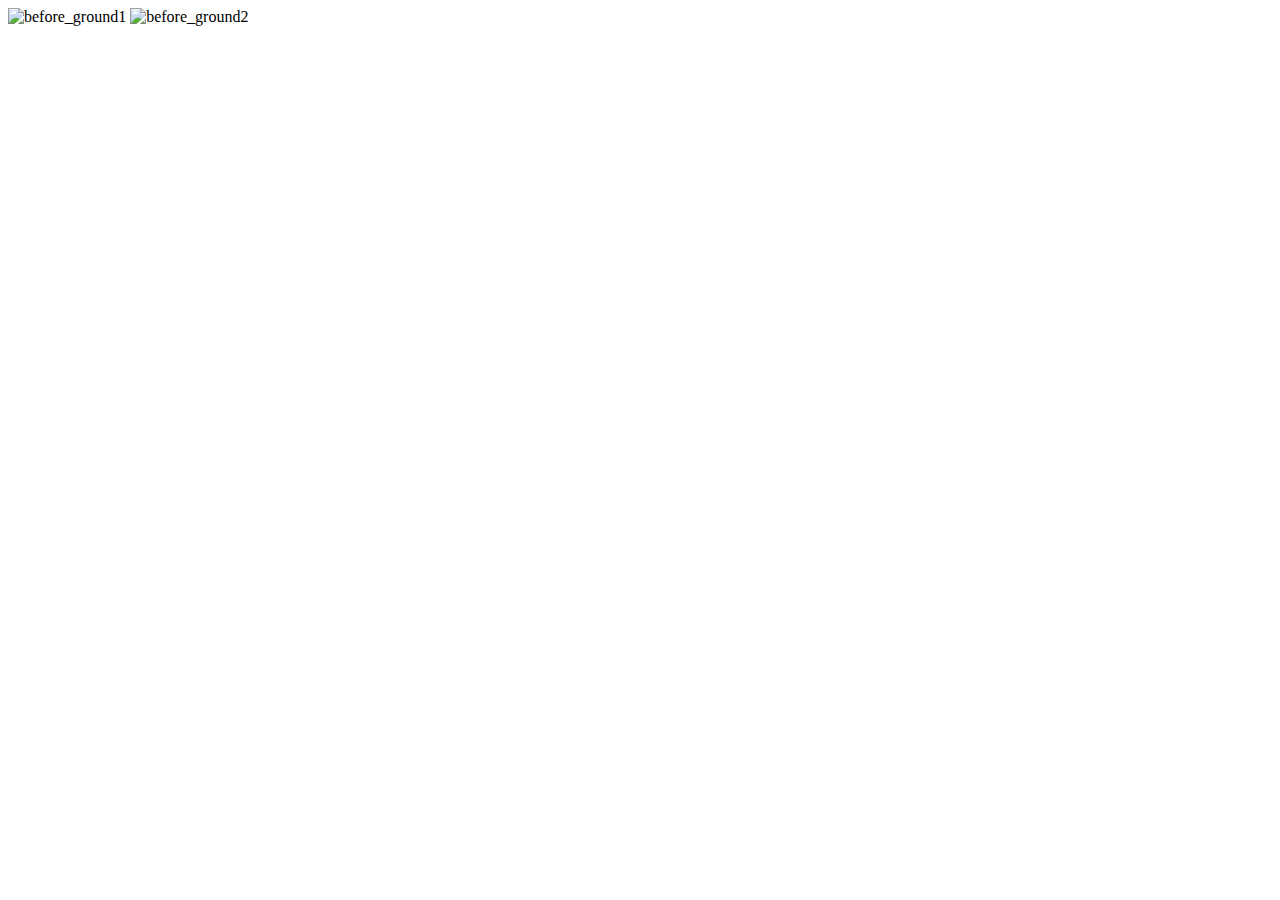
==== index.html @ b84df791 "Add files via upload" ====
<html>
  <head>
    <link rel="stylesheet" href="css/reset.css" />
    <link rel="stylesheet" href="css/style.css" />
  </head>
  <body>
    <div class="container">
      <img src="img/before_ground1.png" alt="before_ground1" />
      <img src="img/before_ground2.png" alt="before_ground2" />
    </div>
  </body>
</html>
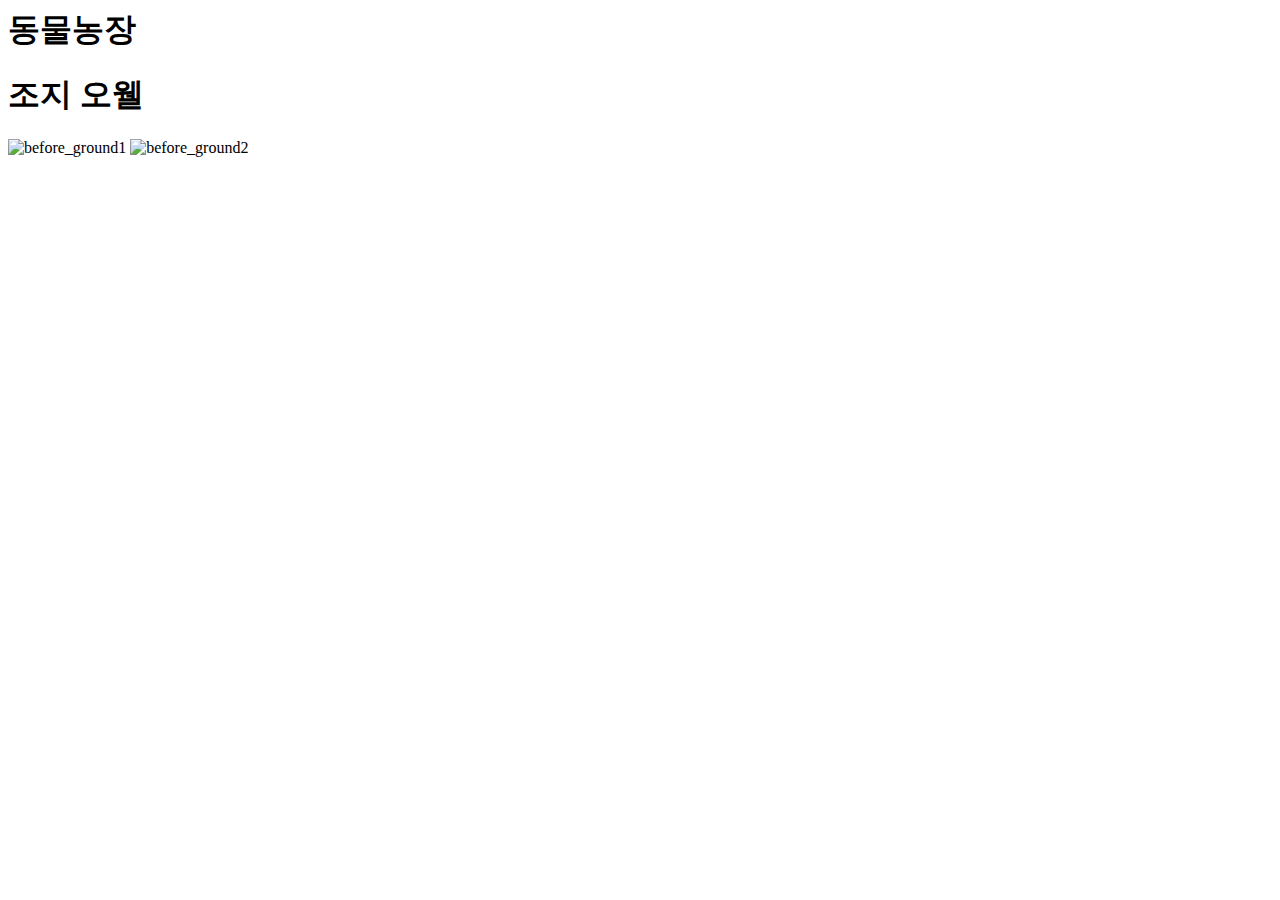
==== commit f2f7ee46: "Add files via upload" ====
--- a/index.html
+++ b/index.html
@@ -4,6 +4,9 @@
     <link rel="stylesheet" href="css/style.css" />
   </head>
   <body>
+    <h1>동물농장</h1>
+    <h1>조지 오웰</h1>
+
     <div class="container">
       <img src="img/before_ground1.png" alt="before_ground1" />
       <img src="img/before_ground2.png" alt="before_ground2" />
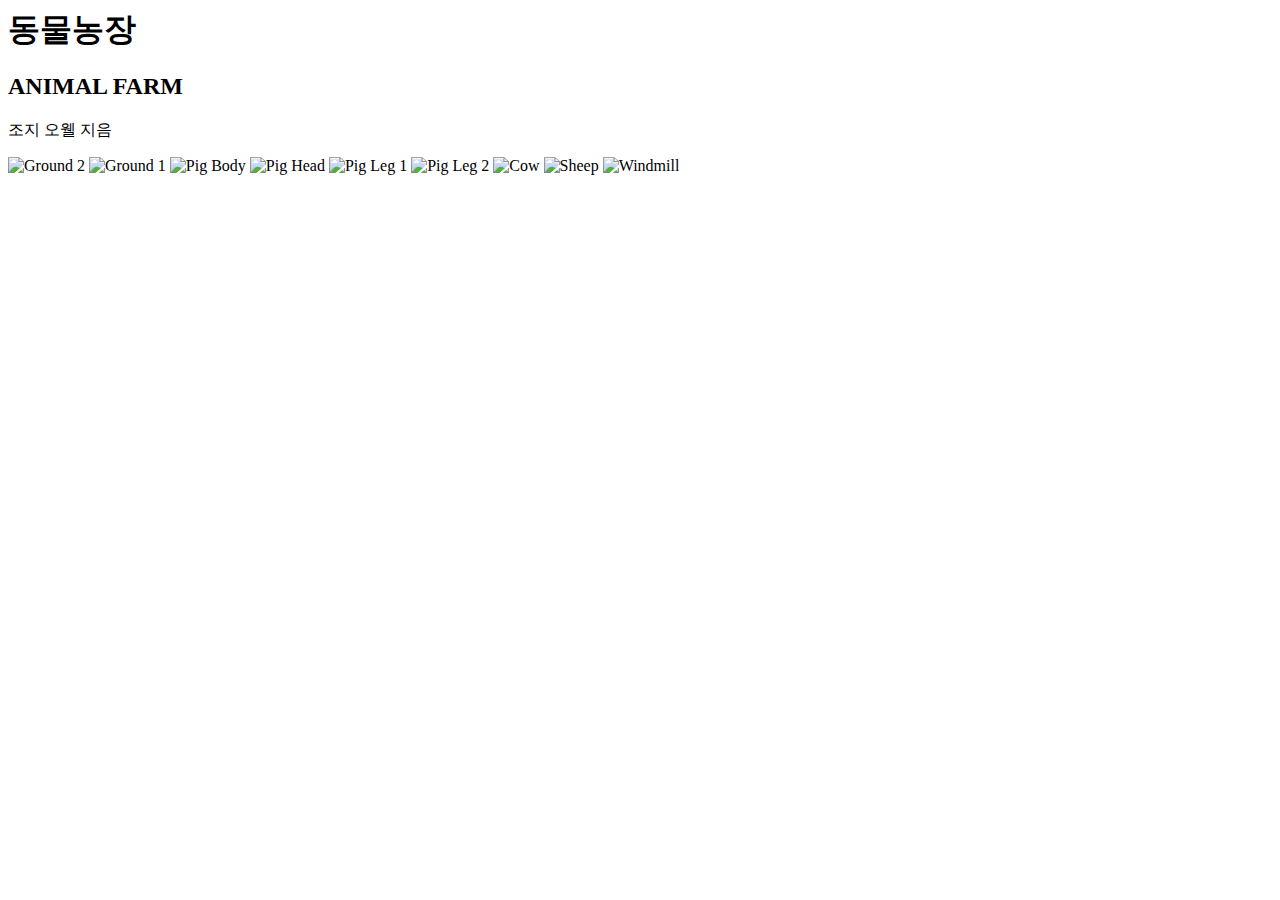
==== commit 31af5851: "Add files via upload" ====
--- a/index.html
+++ b/index.html
@@ -4,12 +4,28 @@
     <link rel="stylesheet" href="css/style.css" />
   </head>
   <body>
-    <h1>동물농장</h1>
-    <h1>조지 오웰</h1>
+    <div class="container">
+      <div class="title">
+        <h1>동물농장</h1>
+        <h2>ANIMAL FARM</h2>
+        <p>조지 오웰 지음</p>
+      </div>
 
-    <div class="container">
-      <img src="img/before_ground1.png" alt="before_ground1" />
-      <img src="img/before_ground2.png" alt="before_ground2" />
+      <img src="img/before_ground2.png" class="ground2" alt="Ground 2" />
+      <img src="img/before_ground1.png" class="ground1" alt="Ground 1" />
+
+      <img src="img/before_pig_body.png" class="pig-body" alt="Pig Body" />
+      <img src="img/before_pig_head.png" class="pig-head" alt="Pig Head" />
+      <img src="img/before_pig_leg1.png" class="pig-leg1" alt="Pig Leg 1" />
+      <img src="img/before_pig_leg2.png" class="pig-leg2" alt="Pig Leg 2" />
+
+      <img src="img/before_cow.png" class="cow" alt="Cow" />
+      <img src="img/before_sheep.png" class="sheep" alt="Sheep" />
+      <img src="img/before_windmill.png" class="windmill" alt="Windmill" />
     </div>
+
+    <!--
+    <div class="scene">
+    -->
   </body>
 </html>
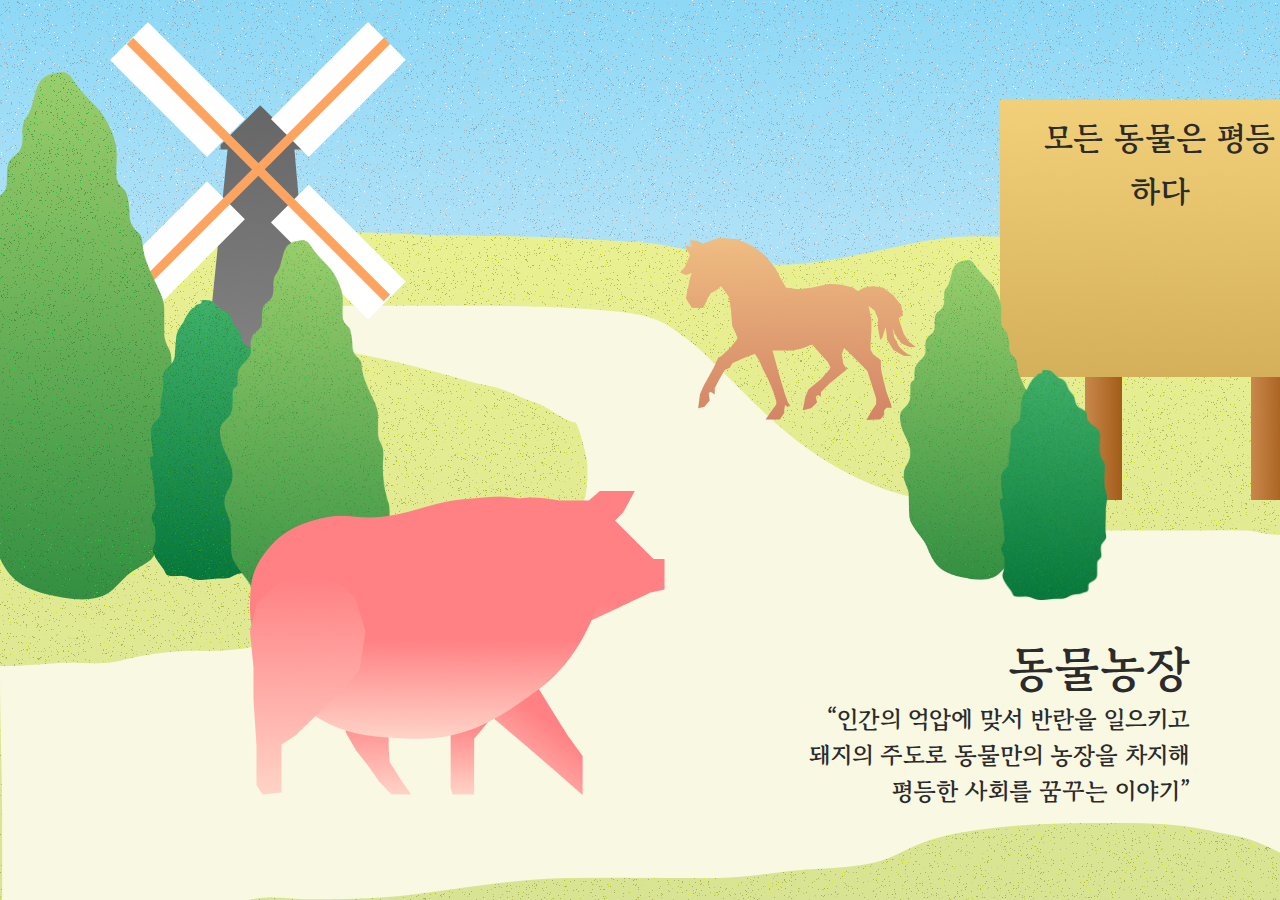
==== commit 009a92b8: "Add files via upload" ====
--- a/index.html
+++ b/index.html
@@ -1,31 +1,139 @@
 <html>
   <head>
+    <script
+      src="https://code.jquery.com/jquery-3.7.1.js"
+      integrity="sha256-eKhayi8LEQwp4NKxN+CfCh+3qOVUtJn3QNZ0TciWLP4="
+      crossorigin="anonymous"
+    ></script>
     <link rel="stylesheet" href="css/reset.css" />
     <link rel="stylesheet" href="css/style.css" />
+    <script src="js/script.js"></script>
+
+    <!-- 구글 폰트 추가 -->
+    <link rel="preconnect" href="https://fonts.googleapis.com" />
+    <link rel="preconnect" href="https://fonts.gstatic.com" crossorigin />
+    <link
+      href="https://fonts.googleapis.com/css2?family=Bagel+Fat+One&family=Do+Hyeon&family=Gowun+Batang&family=Song+Myung&display=swap"
+      rel="stylesheet"
+    />
   </head>
+
   <body>
-    <div class="container">
-      <div class="title">
-        <h1>동물농장</h1>
-        <h2>ANIMAL FARM</h2>
-        <p>조지 오웰 지음</p>
-      </div>
+    <!-- 배경, 잔디, 길 -->
+    <div class="background">
+      <img src="img/background.png" alt="배경" class="background" />
+      <img
+        src="img/after_background.png"
+        alt="after_배경"
+        class="background after"
+      />
+      <img src="img/grass.png" alt="잔디" class="grass" />
+      <img src="img/after_grass.png" alt="after_잔디" class="grass after" />
+      <img src="img/board.png" alt="게시판" class="board" />
 
-      <img src="img/before_ground2.png" class="ground2" alt="Ground 2" />
-      <img src="img/before_ground1.png" class="ground1" alt="Ground 1" />
+      <img src="img/road.png" alt="도로" class="road" />
+      <img src="img/after_road.png" alt="after_도로" class="road after" />
 
-      <img src="img/before_pig_body.png" class="pig-body" alt="Pig Body" />
-      <img src="img/before_pig_head.png" class="pig-head" alt="Pig Head" />
-      <img src="img/before_pig_leg1.png" class="pig-leg1" alt="Pig Leg 1" />
-      <img src="img/before_pig_leg2.png" class="pig-leg2" alt="Pig Leg 2" />
+      <!-- 풍차 -->
+      <img src="img/windmill_body.png" alt="풍차몸" class="windmill_body" />
+      <img src="img/windmill_blade.png" alt="풍차날개" class="windmill_blade" />
 
-      <img src="img/before_cow.png" class="cow" alt="Cow" />
-      <img src="img/before_sheep.png" class="sheep" alt="Sheep" />
-      <img src="img/before_windmill.png" class="windmill" alt="Windmill" />
+      <!-- 나무 -->
+      <img src="img/tree1.png" alt="나무1" class="tree1" />
+      <img src="img/after_tree.png" alt="after_나무1" class="tree1 after" />
+
+      <img src="img/tree2.png" alt="나무2" class="tree2" />
+      <img src="img/after_tree2.png" alt="after_나무2" class="tree2 after" />
+
+      <img src="img/tree1.png" alt="나무3" class="tree3" />
+      <img src="img/after_tree.png" alt="after_나무3" class="tree3 after" />
+
+      <img src="img/tree1.png" alt="나무4" class="tree4" />
+      <img src="img/after_tree.png" alt="after_나무4" class="tree4 after" />
+
+      <img src="img/tree2.png" alt="나무5" class="tree5" />
+      <img src="img/after_tree2.png" alt="after_나무5" class="tree5 after" />
+
+      <img src="img/tree1.png" alt="나무6" class="tree6" />
+      <img src="img/after_tree.png" alt="after_나무6" class="tree6 after" />
+
+      <img src="img/tree2.png" alt="나무7" class="tree7" />
+      <img src="img/after_tree2.png" alt="after_나무7" class="tree7 after" />
     </div>
 
-    <!--
-    <div class="scene">
-    -->
+    <!-- 돼지 -->
+    <div class="pig">
+      <img src="img/pig_head.png" alt="돼지 머리" class="pig-head" />
+      <img
+        src="img/after_pig_head.png"
+        alt="돼지 머리 after"
+        class="pig-head after"
+      />
+
+      <img src="img/pig_leg2.png" alt="돼지 다리2" class="pig-leg leg2" />
+      <img
+        src="img/after_pig_leg2.png"
+        alt="돼지 다리2 after"
+        class="pig-leg leg2 after"
+      />
+
+      <img src="img/pig_leg3.png" alt="돼지 다리3" class="pig-leg leg3" />
+      <img
+        src="img/after_pig_leg3.png"
+        alt="돼지 다리3 after"
+        class="pig-leg leg3 after"
+      />
+
+      <img src="img/pig_leg4.png" alt="돼지 다리4" class="pig-leg leg4" />
+      <img
+        src="img/after_pig_leg4.png"
+        alt="돼지 다리4 after"
+        class="pig-leg leg4 after"
+      />
+
+      <img src="img/pig_body.png" alt="돼지 몸" class="pig-body" />
+      <img
+        src="img/after_pig_body.png"
+        alt="돼지 몸 after"
+        class="pig-body after"
+      />
+
+      <img src="img/pig_leg1.png" alt="돼지 다리1" class="pig-leg leg1" />
+      <img
+        src="img/after_pig_leg1.png"
+        alt="돼지 다리1 after"
+        class="pig-leg leg1 after"
+      />
+    </div>
+
+    <!-- after 수레 & 소 -->
+    <img src="img/cow.png" alt="소1" class="cow1" />
+    <img src="img/cow.png" alt="소2" class="cow2" />
+    <img src="img/after_wagon.png" alt="수레" class="wagon" />
+
+    <!-- 말, 닭 -->
+    <img src="img/chicken.png" alt="닭" class="chicken" />
+    <img src="img/horse.png" alt="말" class="horse" />
+
+    <!-- 텍스트 -->
+    <div class="text">
+      <h1 class="gowun-batang-regular">동물농장</h1>
+      <p class="gowun-batang-regular">
+        “인간의 억압에 맞서 반란을 일으키고<br />
+        돼지의 주도로 동물만의 농장을 차지해<br />
+        평등한 사회를 꿈꾸는 이야기”
+      </p>
+    </div>
+
+    <div class="board-text">
+      <p class="gowun-batang-regular">모든 동물은 평등하다</p>
+    </div>
+
+    <div class="after-board-text">
+      <p class="gowun-batang-regular">
+        그러나 어떤 동물은<br />
+        더 평등하다
+      </p>
+    </div>
   </body>
 </html>
--- a/css/style.css
+++ b/css/style.css
@@ -0,0 +1,358 @@
+/* 전체 페이지에 대한 기본 스타일 */
+body {
+  margin: 0;
+  padding: 0;
+  overflow: hidden;
+  font-family: "Arial", sans-serif;
+}
+
+/* 배경 이미지 설정 */
+/* .background {
+  position: relative;
+  width: 100vw;
+  height: 100vh;
+  background: url("img/background.png") no-repeat center center;
+  background-size: auto;
+} */
+
+.background {
+  position: absolute;
+  bottom: 0;
+  left: 0;
+  height: auto;
+  width: auto;
+  transition: opacity 7s ease-in;
+}
+
+/* 도로 이미지 */
+.road {
+  position: absolute;
+  bottom: 0;
+  left: 0;
+  height: auto;
+  width: auto;
+  transition: opacity 9s ease-in;
+}
+
+/* 잔디 이미지 */
+.grass {
+  position: absolute;
+  bottom: 0%;
+  height: auto;
+  width: auto;
+  transition: opacity 6s ease-in;
+}
+
+/* 게시판 이미지 */
+.board {
+  position: absolute;
+  top: -800px;
+  left: 1000px;
+  width: 373px;
+  height: 400px;
+}
+
+/* 텍스트 내용 스타일 */
+/* 텍스트 내용 스타일 */
+/* 텍스트 내용 스타일 */
+.text {
+  position: absolute;
+  bottom: 9%;
+  right: 7%;
+  color: rgb(43, 43, 43);
+  text-align: right;
+}
+
+.board-text {
+  position: absolute;
+  top: 110px; /* 화면 중간에 가깝게 위치 조정 */
+  left: 1040px; /* 원하는 위치에 맞게 조정 */
+  color: rgb(43, 43, 43);
+  text-align: center; /* 텍스트 가운데 정렬 */
+  font-size: 32px;
+}
+
+.after-board-text {
+  position: absolute;
+  top: 180px; /* 화면 중간에 가깝게 위치 조정 */
+  left: 1065px; /* 원하는 위치에 맞게 조정 */
+  color: rgb(140, 0, 0);
+  text-align: center; /* 텍스트 가운데 정렬 */
+  font-size: 28px;
+  opacity: 0;
+}
+
+/* 구글 폰트 스타일 */
+.gowun-batang-regular {
+  font-family: "Gowun Batang", serif;
+  font-weight: 400;
+  font-style: normal;
+  font-weight: bold;
+}
+
+.text h1 {
+  font-size: 48px;
+  margin: 0;
+}
+
+.text p {
+  font-size: 24px;
+  line-height: 1.5;
+  margin: 10px 0;
+}
+
+/* 돼지 전체 컨테이너 */
+/* 돼지 전체 컨테이너 */
+/* 돼지 전체 컨테이너 */
+.pig {
+  position: absolute;
+  bottom: 105px; /* 돼지가 화면 하단에 위치하도록 설정 */
+  left: 250px;
+  height: auto;
+  width: auto;
+  transition: all 1s ease-in-out;
+
+  transform-origin: 70% 100%;
+  animation: treeMove 11s infinite;
+}
+
+/* 돼지 이미지 각각의 위치 조정 */
+.pig-head {
+  position: absolute;
+  bottom: 130px;
+  left: 240px;
+  height: auto;
+  width: auto;
+  transition: all 1s ease-in-out;
+}
+
+.pig-body {
+  position: absolute;
+  bottom: 56px;
+  left: 0;
+  height: auto;
+  width: auto;
+  transition: all 1s ease-in-out;
+}
+
+.pig-leg {
+  position: absolute;
+  height: auto;
+  width: auto;
+  transition: all 1s ease-in-out;
+}
+
+/* 각 다리 위치 */
+.leg1 {
+  bottom: 0;
+  left: 0px;
+  transition: all 1s ease-in-out;
+}
+
+.leg2 {
+  bottom: 0;
+  left: 95px;
+  transition: all 1s ease-in-out;
+}
+
+.leg3 {
+  bottom: 0;
+  left: 200px;
+  transition: all 1s ease-in-out;
+}
+
+.leg4 {
+  bottom: 0;
+  left: 213px;
+  transition: all 1s ease-in-out;
+}
+
+/* 수레, 소 */
+/* 수레, 소 */
+/* 수레, 소 */
+.wagon {
+  position: absolute;
+  top: 610px;
+  left: 300px;
+  height: auto;
+  width: auto;
+  opacity: 0;
+}
+
+.cow1 {
+  position: absolute;
+  top: 625px;
+  left: 695px;
+  height: 160px;
+  width: 260px;
+  opacity: 0;
+}
+
+.cow2 {
+  position: absolute;
+  top: 600px;
+  left: 1020px;
+  height: 160px;
+  width: 260px;
+  opacity: 0;
+}
+
+/* 풍자 */
+/* 풍자 */
+/* 풍자 */
+.windmill_blade {
+  position: absolute;
+  bottom: 580px;
+  left: 110px;
+  height: auto;
+  width: auto;
+  animation: windmillMove 10s linear infinite;
+}
+
+.windmill_body {
+  position: absolute;
+  bottom: 480px;
+  left: 200px;
+  height: auto;
+  width: auto;
+}
+
+@keyframes windmillMove {
+  from {
+    transform: rotate(-0deg);
+  }
+  to {
+    transform: rotate(360deg);
+  }
+}
+
+/* 나무 */
+/* 나무 */
+/* 나무 */
+.tree1 {
+  position: absolute;
+  bottom: 300px;
+  left: -50px;
+  height: auto;
+  width: auto;
+
+  transition: opacity 7s ease-in; /*투명도가 변경될 때 0.5초동안 부드럽게*/
+  transform-origin: 50% 100%; /*가로에서 50% 세로에서 100% 위치를 중점으로 둔다=나무뿌리 기준으로 회전*/
+  animation: treeMove 15s infinite;
+  /* animation-delay: 2s; */
+}
+
+.tree2 {
+  position: absolute;
+  bottom: 320px;
+  left: 150px;
+  height: 280px;
+  width: 130px;
+
+  transition: opacity 5s ease-in;
+  transform-origin: 50% 100%;
+  animation: treeMove 5s infinite;
+}
+
+.tree3 {
+  position: absolute;
+  bottom: 270px;
+  left: 220px;
+  height: 390px;
+  width: 170p;
+
+  transition: opacity 7s ease-in;
+  transform-origin: 50% 100%;
+  animation: treeMove 10s infinite;
+}
+
+.tree4 {
+  position: absolute;
+  bottom: 320px;
+  left: 900px;
+  height: 320px;
+  width: 130p;
+
+  transition: opacity 4s ease-in;
+  transform-origin: 50% 100%;
+  animation: treeMove 4s infinite;
+}
+
+.tree5 {
+  position: absolute;
+  bottom: 300px;
+  left: 1000px;
+  height: 230px;
+  width: 100p;
+
+  transition: opacity 9s ease-in;
+  transform-origin: 50% 100%;
+  animation: treeMove 9s infinite;
+}
+
+.tree6 {
+  position: absolute;
+  bottom: 330px;
+  left: 1600px;
+  height: 502px;
+  width: 240px;
+
+  transition: opacity 8s ease-in;
+  transform-origin: 50% 100%;
+  animation: treeMove 12s infinite;
+}
+.tree7 {
+  position: absolute;
+  bottom: 330px;
+  left: 1750px;
+  height: 687px;
+  width: 318px;
+
+  transition: opacity 7s ease-in;
+  transform-origin: 50% 100%;
+  animation: treeMove 16s infinite;
+}
+
+.after {
+  opacity: 0;
+}
+
+@keyframes treeMove {
+  0% {
+    transform: rotate(0deg);
+  }
+  33% {
+    transform: rotate(-3deg);
+  }
+  66% {
+    transform: rotate(3deg);
+  }
+  100% {
+    transform: rotate(0deg);
+  }
+}
+
+/* 말, 닭 */
+/* 말, 닭 */
+/* 말, 닭 */
+.chicken {
+  position: absolute;
+  bottom: 380px;
+  left: 1420px;
+  height: auto;
+  width: auto;
+
+  transform-origin: 50% 100%;
+  animation: treeMove 2s infinite;
+}
+
+.horse {
+  position: absolute;
+  bottom: 480px;
+  left: 680px;
+  height: auto;
+  width: auto;
+
+  transform-origin: 50% 100%;
+  animation: treeMove 3s infinite;
+}
